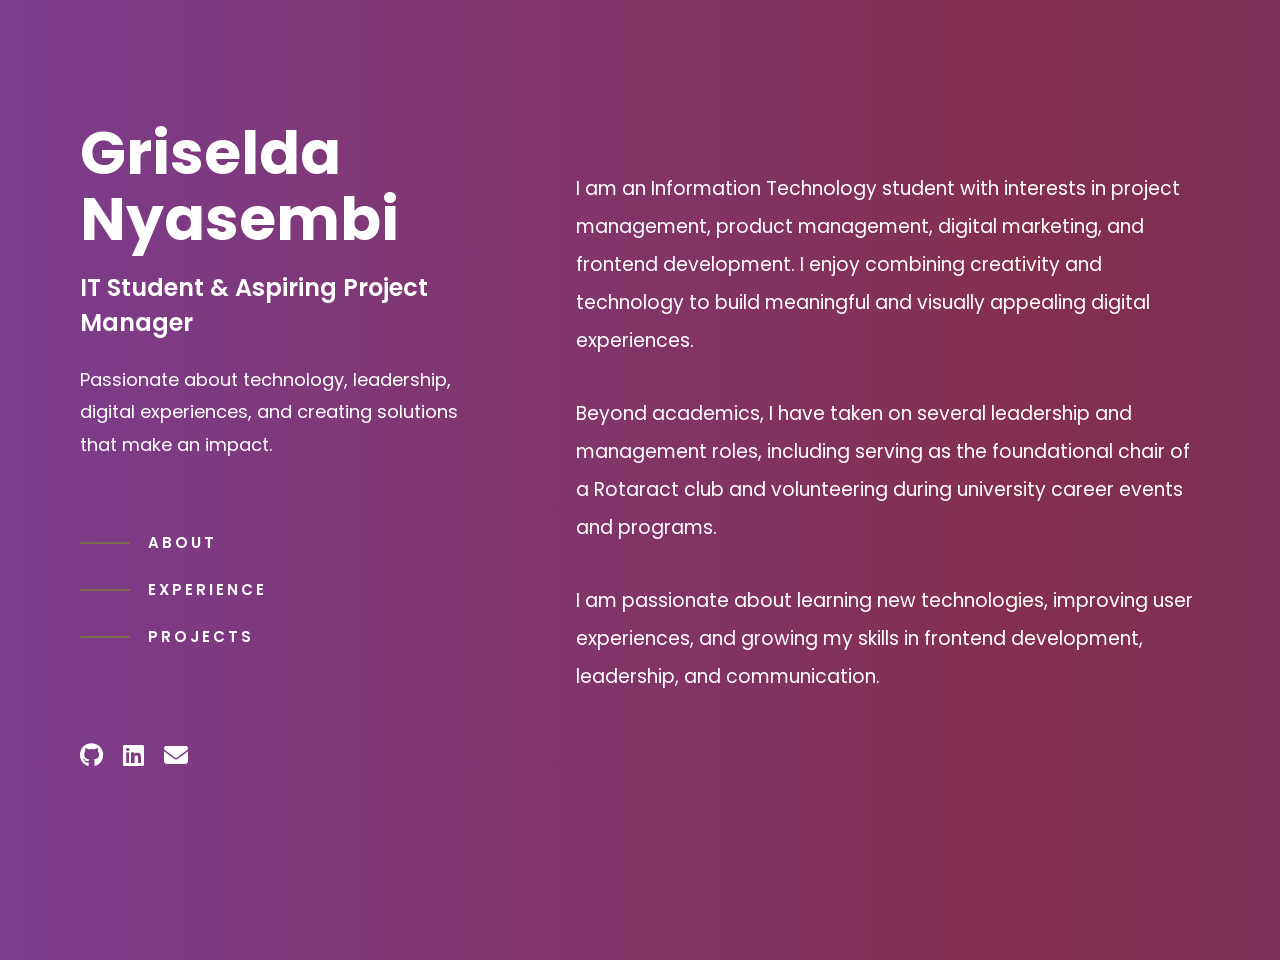
==== index.html @ 12e2cd78 "Initial portfolio upload" ====
<!DOCTYPE html>
<html lang="en">
<head>
    <meta charset="UTF-8" />
    <meta name="viewport" content="width=device-width, initial-scale=1.0" />

    <title>Griselda Portfolio</title>

    <!-- Google Font -->
    <link rel="preconnect" href="https://fonts.googleapis.com">
    <link rel="preconnect" href="https://fonts.gstatic.com" crossorigin>

    <link href="https://fonts.googleapis.com/css2?family=Poppins:wght@300;400;500;600;700&display=swap" rel="stylesheet">

    <!-- Font Awesome -->
    <link rel="stylesheet"
    href="https://cdnjs.cloudflare.com/ajax/libs/font-awesome/6.5.1/css/all.min.css"/>

    <!-- CSS FILE -->
    <link rel="stylesheet" href="style.css">

</head>

<body>

    <div class="container">

        <!-- LEFT SIDE -->
        <div class="left-section">

            <div class="intro">

                <h1>Griselda Nyasembi</h1>

                <h2>IT Student & Aspiring Project Manager</h2>

                <p>
                    Passionate about technology, leadership,
                    digital experiences, and creating solutions
                    that make an impact.
                </p>

            </div>



            <!-- NAVIGATION -->
            <div class="side-nav">

                <a href="#about">
                    <span class="line"></span>
                    ABOUT
                </a>

                <a href="#experience">
                    <span class="line"></span>
                    EXPERIENCE
                </a>

                <a href="#projects">
                    <span class="line"></span>
                    PROJECTS
                </a>

            </div>



            <!-- SOCIAL ICONS -->
            <div class="social-icons">

                <!-- INSERT YOUR GITHUB LINK -->
                <a href="https://github.com/Griselda88" target="_blank">
                    <i class="fa-brands fa-github"></i>
                </a>

                <!-- INSERT YOUR LINKEDIN LINK -->
                <a href="https://www.linkedin.com/in/griselda-nyasembi" target="_blank">
                    <i class="fa-brands fa-linkedin"></i>
                </a>

                <!-- INSERT YOUR EMAIL LINK -->
                <a href="mailto:griseldanyasembi88@gmail.com">
                    <i class="fa-solid fa-envelope"></i>
                </a>

            </div>

        </div>





        <!-- RIGHT SIDE -->
        <div class="right-section">

            <!-- ABOUT -->
            <section id="about" class="active">

                <p>
                    I am an Information Technology student with
                    interests in project management, product
                    management, digital marketing, and frontend
                    development. I enjoy combining creativity and
                    technology to build meaningful and visually
                    appealing digital experiences.
                </p>

                <p>
                    Beyond academics, I have taken on several
                    leadership and management roles, including
                    serving as the foundational chair of a
                    Rotaract club and volunteering during
                    university career events and programs.
                </p>

                <p>
                    I am passionate about learning new technologies,
                    improving user experiences, and growing my skills
                    in frontend development, leadership, and
                    communication.
                </p>

            </section>



            <!-- EXPERIENCE -->
            <section id="experience">

                <h3>Experience</h3>

                <div class="card">

                    <h4>IT Intern</h4>

                    <p class="date">University IT Department</p>

                    <p>
                        Assisted with technical support,
                        system maintenance, and digital operations
                        while gaining practical experience in
                        information technology environments.
                    </p>

                </div>



                <div class="card">

                    <h4>Volunteer – Career Fair</h4>

                    <p class="date">University Event Team</p>

                    <p>
                        Supported event coordination, organization,
                        and student engagement activities during
                        university career programs.
                    </p>

                </div>

            </section>





            <!-- PROJECTS -->
            <section id="projects">

                <h3>Projects</h3>

                <div class="card">

                    <h4>Library Management System</h4>

                    <p>
                        Developed a Java-based GUI application
                        for managing books and records using
                        file storage.
                    </p>

                </div>



                <div class="card">

                    <h4>Portfolio Website</h4>

                    <p>
                        Designed and developed a responsive
                        personal portfolio website using
                        HTML and CSS.
                    </p>

                </div>

            </section>

        </div>

    </div>

    <script>
        document.addEventListener('DOMContentLoaded', function() {
            const sections = document.querySelectorAll('.right-section section');
            const navLinks = document.querySelectorAll('.side-nav a');

            function showSection(id) {
                sections.forEach(section => {
                    section.classList.toggle('active', section.id === id);
                });
            }

            navLinks.forEach(link => {
                const targetId = link.getAttribute('href').slice(1);

                link.addEventListener('click', function(event) {
                    event.preventDefault();
                    showSection(targetId);

                    const section = document.getElementById(targetId);
                    if (section) {
                        section.scrollIntoView({ behavior: 'smooth', block: 'start' });
                    }
                });
            });
        });
    </script>
</body>
</html>
---- style.css ----
/* GOOGLE FONT */
@import url('https://fonts.googleapis.com/css2?family=Poppins:wght@300;400;500;600;700&display=swap');



/* RESET */
*{
    margin: 0;
    padding: 0;
    box-sizing: border-box;
}



/* BODY */
body{
    font-family: 'Poppins', sans-serif;

    /* SOFT VIOLET BACKGROUND */
    background: linear-gradient(90deg, #7c3d8d 0%, #852f4f 40%, #4f2a6f 100%);
    background-size: 200% 100%;
    animation: bgPan 8s ease-in-out infinite;

    color: #ffffff;
}



@keyframes bgPan {
    0% {
        background-position: 0% 50%;
    }
    100% {
        background-position: 100% 50%;
    }
}


/* MAIN CONTAINER */
.container{
    display: flex;
    justify-content: space-between;
    align-items: flex-start;
    min-height: 100vh;

    padding: 120px 80px 60px;
    gap: 80px;
}



/* LEFT SECTION */
.left-section{
    width: 40%;

    position: sticky;
    top: 80px;

    height: fit-content;
}



/* NAME */
.intro h1{
    font-size: 60px;
    font-weight: 700;

    color: #ffffff;

    line-height: 1.1;
}



/* TITLE */
.intro h2{
    font-size: 24px;
    font-weight: 600;

    margin-top: 18px;

    color: #ffffff;
}



/* SMALL INTRO */
.intro p{
    margin-top: 24px;

    font-size: 18px;
    line-height: 1.8;

    color: #ffffff;

    max-width: 450px;
}



/* SIDE NAVIGATION */
.side-nav{
    display: flex;
    flex-direction: column;

    gap: 24px;

    margin-top: 70px;
}



.side-nav a{
    display: flex;
    align-items: center;
    gap: 18px;

    text-decoration: none;

    color: #ffffff;

    font-size: 15px;
    font-weight: 600;

    letter-spacing: 3px;

    transition: 0.3s;
}



/* NAV LINE */
.line{
    width: 50px;
    height: 2px;

    background-color: #7f6750;

    transition: 0.3s;
}



/* HOVER EFFECT */
.side-nav a:hover{
    color: #fff4e8;
}


.side-nav a:hover .line{
    width: 90px;

    background-color: #ddb892;
}



/* SOCIAL ICONS */
.social-icons{
    display: flex;
    gap: 20px;

    margin-top: 90px;
}



.social-icons a{
    color: #ffffff;

    font-size: 24px;

    transition: 0.3s;
}



.social-icons a:hover{
    color: #ddb892;

    transform: translateY(-5px);
}



/* RIGHT SECTION */
.right-section{
    width: 60%;
    display: flex;
    flex-direction: column;
    justify-content: center;
    min-height: calc(100vh - 120px);
}



/* ALL SECTIONS */
.right-section section{
    display: none;
    margin-bottom: 120px;
}


.right-section section.active{
    display: block;
}



/* PARAGRAPHS */
.right-section p{
    font-size: 19px;

    line-height: 2;

    margin-bottom: 35px;

    color: #ffffff;
}



/* SECTION TITLES */
.right-section h3{
    font-size: 30px;

    margin-bottom: 30px;

    color: #ffffff;
}



/* CARDS */
.card{
    background-color: #2f241d;

    padding: 28px;

    border-radius: 18px;

    margin-bottom: 24px;

    border: 1px solid #4b3b30;

    transition: 0.3s;
}



/* CARD HOVER */
.card:hover{
    transform: translateY(-8px);

    border-color: #ddb892;
}



/* CARD TITLES */
.card h4{
    font-size: 22px;

    margin-bottom: 10px;

    color: #ffffff;
}



/* DATES */
.date{
    font-size: 15px !important;

    color: #ffffff !important;

    margin-bottom: 16px !important;
}



/* RESPONSIVE DESIGN */
@media(max-width: 1100px){

    .container{
        flex-direction: column;

        padding: 50px 40px;
        gap: 70px;
    }


    .left-section,
    .right-section{
        width: 100%;
    }


    .left-section{
        position: static;
    }


    .intro h1{
        font-size: 52px;
    }


    .intro h2{
        font-size: 24px;
    }


    .intro p{
        font-size: 18px;
    }


    .right-section p{
        font-size: 18px;
    }


    .social-icons{
        margin-top: 70px;
    }

}
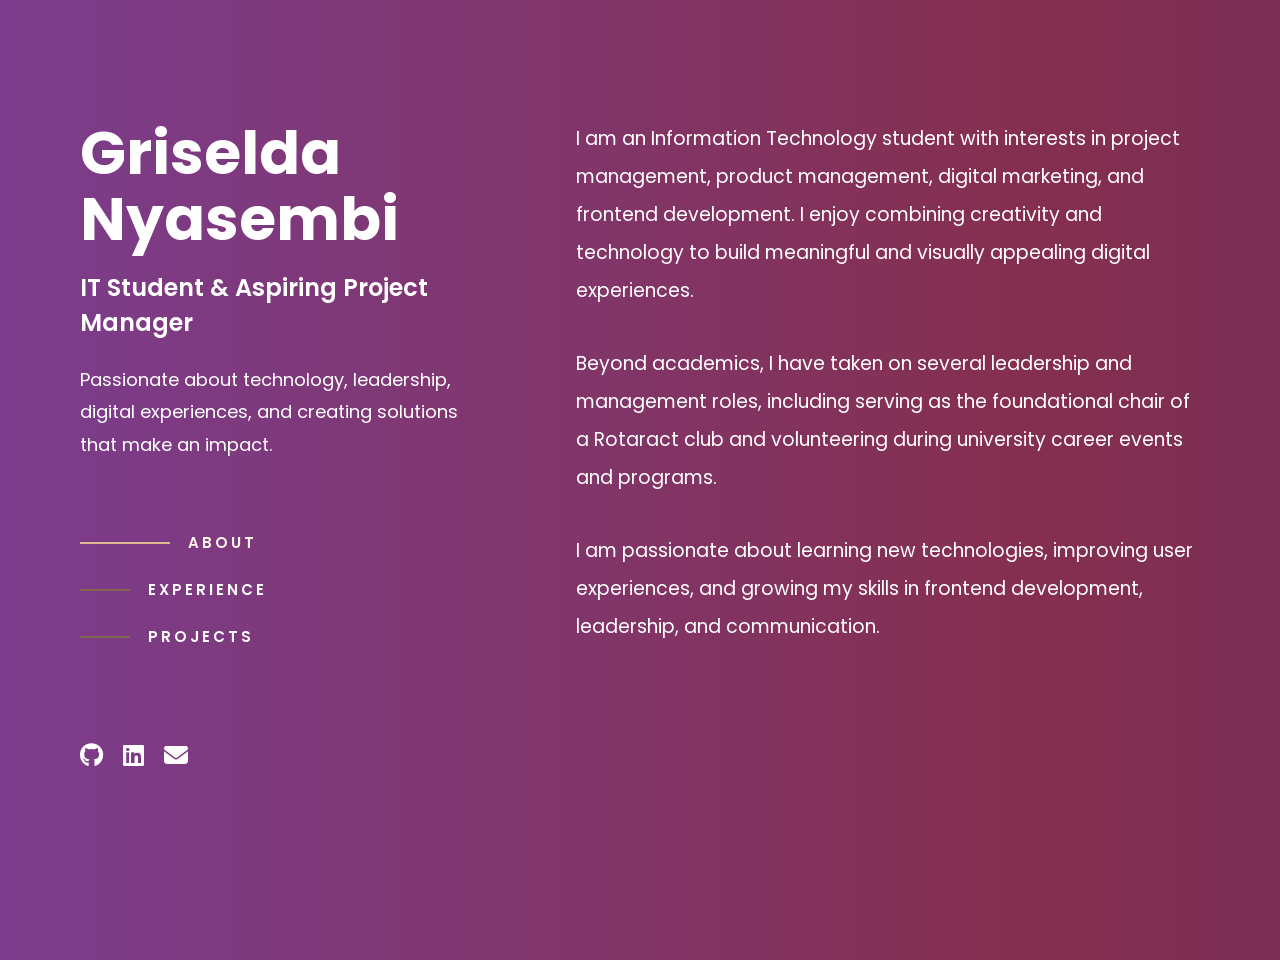
==== commit 4953c019: "worked on projects section" ====
--- a/index.html
+++ b/index.html
@@ -83,7 +83,6 @@
                 <a href="mailto:griseldanyasembi88@gmail.com">
                     <i class="fa-solid fa-envelope"></i>
                 </a>
-
             </div>
 
         </div>
@@ -126,77 +125,119 @@
 
 
 
+            
             <!-- EXPERIENCE -->
             <section id="experience">
 
-                <h3>Experience</h3>
-
-                <div class="card">
-
-                    <h4>IT Intern</h4>
-
-                    <p class="date">University IT Department</p>
-
-                    <p>
-                        Assisted with technical support,
-                        system maintenance, and digital operations
-                        while gaining practical experience in
-                        information technology environments.
-                    </p>
-
+                <div class="experience-list">
+                    <article class="experience-card">
+                        <h4>Foundation Chair, Rotaract Club of Academic City University-Present</h4>
+                        <p class="exp-text">
+                            As the Foundation Chair of the Rotaract Club of Academic City University,
+                            I collaborate with club executives and district representatives to organize
+                            foundation events and strengthen partnerships within the community. In this role,
+                            I help coordinate impactful initiatives while tracking project contributions
+                            and outcomes. Through leadership, teamwork, and strategic planning,
+                            I contribute to projects that create meaningful social impact.
+                        </p>
+                    </article>
+                    <article class="experience-card">
+                        <h4>Business Travel &amp; Administrative Support Experience</h4>
+                        <p class="exp-text">
+                            I gained hands-on experience in virtual assistance by developing a
+                            detailed 3-day international business trip itinerary for a company’s 
+                            Managing Director, including flight planning, accommodation, transportation,
+                            daily schedules, and cost estimation. I also completed a data entry project that involved compiling Abuja hotel information such as contact details, pricing, and booking links to support client decision-making and travel planning.
+                        </p>
+                        <p class="exp-link-wrap">
+                            <!-- Replace href below with your file URL if you host the pack elsewhere (PDF, Drive, etc.) -->
+                            <a class="exp-link" href="https://docs.google.com/presentation/d/1ku6h35uaoKrl8G4nG8pVa6wNZAKoRnZtrggmCrQZAQA/edit?usp=sharing"
+                            >View Travel Itinerary Pack</a>
+                        </p>
+                    </article>
+                    <article class="experience-card">
+                        <h4>Project Management Associate Intern</h4>
+                        <p class="exp-text">
+                            As a Project Management Associate Intern at a company called <strong>
+                            Excelerate</strong> , I collaborated with fellow interns to design 
+                            and manage a virtual learning initiative focused on developing a 
+                            PowerSkills course titled <strong>“Digital Identity and Online Presence.
+                                ”</strong> I contributed to key project deliverables including the 
+                                project scope statement, Work Breakdown Structure (WBS), and Gantt
+                          chart to guide planning and execution. This experience strengthened
+                            my practical skills in project planning, scheduling, teamwork, 
+                            resource coordination, and the structured development of online
+                             learning programs in a professional setting.
+                        </p>
+                    </article>
+                    <article class="experience-card">
+                        <h4>Volunteer, Academic City University</h4>
+                        <p class="exp-text">
+                            As a Volunteer, I supported the organization and smooth execution of 
+                            the university's career fair in 2024. I assisted in coordinating event
+                            setup and logistics to ensure participating companies were properly 
+                            accommodated and everything ran efficiently. I also facilitated communication
+                            between companies and students to enhance engagement and networking opportunities
+                            throughout the event.
+                        </p>
+                    </article>
                 </div>
 
-
-
-                <div class="card">
-
-                    <h4>Volunteer – Career Fair</h4>
-
-                    <p class="date">University Event Team</p>
-
-                    <p>
-                        Supported event coordination, organization,
-                        and student engagement activities during
-                        university career programs.
-                    </p>
-
-                </div>
-
             </section>
 
-
-
-
-
+            
             <!-- PROJECTS -->
             <section id="projects">
 
-                <h3>Projects</h3>
-
-                <div class="card">
-
-                    <h4>Library Management System</h4>
-
-                    <p>
-                        Developed a Java-based GUI application
-                        for managing books and records using
-                        file storage.
-                    </p>
-
+                <div class="projects-carousel">
+                    <div class="projects-track">
+                        <div class="project-slide">
+                            <h3 class="project-title">Rotaract Club of Academic City University Book Drive Initiative</h3>
+                            <div class="project-feature">
+                                <img
+                                    src="images/Rotaract%20book%20drive.jpeg"
+                                    alt="Rotaract Club book drive at Hopeway Ministries Ghana"
+                                    class="project-image"
+                                />
+                                <p class="project-feature-text">
+                                    As part of one of the community service projects organized with my fellow executives and members of the Rotaract Club of Academic City, we embarked on a book drive initiative aimed at supporting children at Hopeway Ministries Ghana. Through this project, we donated a variety of books to encourage learning and reading among the children, alongside essential items such as stationery, toiletries, and foodstuffs. The initiative reflected our club’s commitment to community impact, education, and supporting the well-being of children in need.
+                                </p>
+                            </div>
+                        </div>
+                        <div class="project-slide">
+                            <h3 class="project-title">Beach Cleanup Project Organized by the Rotaract Club of Academic City University</h3>
+                            <div class="project-feature">
+                                <img
+                                    src="images/beach%20cleanup1.jpeg"
+                                    alt="Rotaract Club beach cleanup at Labadi Beach"
+                                    class="project-image"
+                                />
+                                <p class="project-feature-text">
+                                    As part of another community service initiative carried out with my fellow executives and members of the Rotaract Club of Academic City University, we organized a beach cleanup project at Labadi Beach in recognition of the month of March, which focused on Water, Sanitation, and Hygiene (WASH). The project involved cleaning sections of the beach to promote environmental cleanliness, proper sanitation practices, and public awareness about maintaining cleaner coastal spaces. Through this initiative, we contributed to environmental sustainability while encouraging community responsibility and teamwork.
+                                </p>
+
+                            </div>
+                        </div>
+                        <div class="project-slide">
+                            <h3 class="project-title">Educational Leadership Outreach Project</h3>
+                            <div class="project-feature">
+                                <img
+                                    src="images/ed_leadership1.jpeg"
+                                    alt="Educational Leadership outreach at Kwabenya Atomic M/A Basic School"
+                                    class="project-image"
+                                />
+                                <p class="project-feature-text">
+                                    As part of an Educational Leadership project at Academic City University, my team organized a four-week outreach program at Kwabenya Atomic M/A Basic School for JHS 2 and 3 students. We facilitated interactive sessions on personal hygiene, financial literacy, peer pressure, and conflict management to equip students with practical life skills beyond the classroom curriculum. To further support their education, we concluded the project by donating stationery and learning materials purchased through team contributions.
+                                </p>
+                            </div>
+                        </div>
+                    </div>
                 </div>
 
-
-
-                <div class="card">
-
-                    <h4>Portfolio Website</h4>
-
-                    <p>
-                        Designed and developed a responsive
-                        personal portfolio website using
-                        HTML and CSS.
-                    </p>
-
+                <div class="project-controls">
+                    <button type="button" class="project-arrow project-prev" aria-label="Previous project" disabled>&#10094;</button>
+                    <span class="project-indicator" aria-live="polite">1 / 3</span>
+                    <button type="button" class="project-arrow project-next" aria-label="Next project">&#10095;</button>
                 </div>
 
             </section>
@@ -209,11 +250,33 @@
         document.addEventListener('DOMContentLoaded', function() {
             const sections = document.querySelectorAll('.right-section section');
             const navLinks = document.querySelectorAll('.side-nav a');
+            const rightSection = document.querySelector('.right-section');
 
             function showSection(id) {
                 sections.forEach(section => {
                     section.classList.toggle('active', section.id === id);
                 });
+
+                navLinks.forEach(link => {
+                    link.classList.toggle('nav-active', link.getAttribute('href').slice(1) === id);
+                });
+            }
+
+            function goToSection(id) {
+                showSection(id);
+
+                const section = document.getElementById(id);
+                if (!section) return;
+
+                if (id === 'projects' && typeof updateProjectsCarousel === 'function') {
+                    requestAnimationFrame(updateProjectsCarousel);
+                }
+
+                if (rightSection) {
+                    rightSection.scrollIntoView({ behavior: 'smooth', block: 'start' });
+                }
+
+                section.scrollIntoView({ behavior: 'smooth', block: 'start' });
             }
 
             navLinks.forEach(link => {
@@ -221,14 +284,56 @@
 
                 link.addEventListener('click', function(event) {
                     event.preventDefault();
-                    showSection(targetId);
-
-                    const section = document.getElementById(targetId);
-                    if (section) {
-                        section.scrollIntoView({ behavior: 'smooth', block: 'start' });
-                    }
+                    goToSection(targetId);
                 });
             });
+
+            showSection('about');
+
+            // Projects carousel
+            const projectsTrack = document.querySelector('.projects-track');
+            const projectPrev = document.querySelector('.project-prev');
+            const projectNext = document.querySelector('.project-next');
+            const projectIndicator = document.querySelector('.project-indicator');
+            const projectSlides = document.querySelectorAll('.project-slide');
+            let currentProject = 0;
+            const totalProjects = projectSlides.length;
+
+            function updateProjectsCarousel() {
+                if (!projectsTrack || totalProjects === 0) return;
+
+                projectsTrack.style.transform = `translateX(-${currentProject * 100}%)`;
+
+                if (projectPrev) projectPrev.disabled = currentProject === 0;
+                if (projectNext) projectNext.disabled = currentProject >= totalProjects - 1;
+                if (projectIndicator) projectIndicator.textContent = `${currentProject + 1} / ${totalProjects}`;
+            }
+
+            function initProjectsCarousel() {
+                if (!projectsTrack || totalProjects === 0) return;
+
+                updateProjectsCarousel();
+
+                if (projectPrev) {
+                    projectPrev.addEventListener('click', function() {
+                        if (currentProject > 0) {
+                            currentProject--;
+                            updateProjectsCarousel();
+                        }
+                    });
+                }
+
+                if (projectNext) {
+                    projectNext.addEventListener('click', function() {
+                        if (currentProject < totalProjects - 1) {
+                            currentProject++;
+                            updateProjectsCarousel();
+                        }
+                    });
+                }
+            }
+
+            initProjectsCarousel();
         });
     </script>
 </body>
--- a/style.css
+++ b/style.css
@@ -189,8 +189,9 @@
     width: 60%;
     display: flex;
     flex-direction: column;
-    justify-content: center;
+    justify-content: flex-start;
     min-height: calc(100vh - 120px);
+    scroll-margin-top: 100px;
 }
 
 
@@ -219,6 +220,107 @@
     color: #ffffff;
 }
 
+/* PROJECTS */
+.projects-carousel{
+    width: 100%;
+    max-width: 680px;
+    overflow: hidden;
+    position: relative;
+}
+
+.projects-track{
+    display: flex;
+    width: 100%;
+    transition: transform 0.5s ease-in-out;
+}
+
+.project-slide{
+    flex: 0 0 100%;
+    width: 100%;
+    min-width: 100%;
+    box-sizing: border-box;
+}
+
+#projects .project-title{
+    font-size: 24px;
+    font-weight: 600;
+    line-height: 1.35;
+    color: #ffffff;
+    max-width: 680px;
+    margin-bottom: 28px;
+}
+
+.project-feature{
+    max-width: 680px;
+}
+
+.project-controls{
+    display: flex;
+    gap: 20px;
+    justify-content: center;
+    align-items: center;
+    margin-top: 36px;
+    padding-bottom: 8px;
+    position: relative;
+    z-index: 2;
+    max-width: 680px;
+}
+
+.project-indicator{
+    font-size: 14px;
+    font-weight: 600;
+    letter-spacing: 2px;
+    color: rgba(255, 255, 255, 0.75);
+    min-width: 48px;
+    text-align: center;
+}
+
+.project-arrow{
+    background-color: rgba(221, 184, 146, 0.2);
+    border: 2px solid rgba(221, 184, 146, 0.5);
+    color: #ffffff;
+    width: 48px;
+    height: 48px;
+    border-radius: 50%;
+    font-size: 22px;
+    cursor: pointer;
+    transition: all 0.3s ease;
+    display: flex;
+    align-items: center;
+    justify-content: center;
+    padding: 0;
+}
+
+.project-arrow:hover:not(:disabled){
+    background-color: rgba(221, 184, 146, 0.4);
+    border-color: #ddb892;
+    transform: scale(1.05);
+}
+
+.project-arrow:disabled{
+    opacity: 0.35;
+    cursor: not-allowed;
+}
+
+.project-image{
+    width: 100%;
+    max-width: 680px;
+    height: auto;
+    display: block;
+    border-radius: 14px;
+    border: 1px solid rgba(255, 255, 255, 0.25);
+    box-shadow: 0 8px 24px rgba(60, 20, 80, 0.3);
+    margin-bottom: 24px;
+    object-fit: cover;
+}
+
+.project-feature-text{
+    font-size: 16px;
+    line-height: 1.85;
+    color: rgba(255, 255, 255, 0.92);
+    margin-bottom: 0;
+}
+
 
 
 /* SECTION TITLES */
@@ -232,6 +334,33 @@
 
 
 
+/* experience hero */
+.experience-hero{
+    margin-bottom: 35px;
+}
+
+.experience-image{
+    width: 100%;
+    min-height: 260px;
+    border: 2px dashed rgba(255,255,255,0.45);
+    border-radius: 18px;
+    display: flex;
+    align-items: center;
+    justify-content: center;
+    color: rgba(255,255,255,0.7);
+    font-size: 16px;
+    text-transform: uppercase;
+    letter-spacing: 1px;
+    margin-bottom: 24px;
+}
+
+.experience-copy{
+    font-size: 18px;
+    line-height: 1.9;
+    color: #ffffff;
+    max-width: 760px;
+}
+
 /* CARDS */
 .card{
     background-color: #2f241d;
@@ -279,6 +408,216 @@
 }
 
 
+/* EXPERIENCE */
+#experience.active{
+    display: block;
+}
+
+/* PROJECTS */
+#projects.active{
+    display: block;
+    scroll-margin-top: 100px;
+}
+
+.side-nav a.nav-active{
+    color: #fff4e8;
+}
+
+.side-nav a.nav-active .line{
+    width: 90px;
+    background-color: #ddb892;
+}
+
+.experience-list{
+    display: flex;
+    flex-direction: column;
+    gap: 40px;
+    width: 100%;
+}
+
+.experience-card{
+    width: 100%;
+    max-width: 680px;
+    background: rgba(255, 255, 255, 0.12);
+    padding: 22px 26px;
+    border-radius: 14px;
+    border: 1px solid rgba(255, 255, 255, 0.25);
+    box-shadow: 0 8px 24px rgba(60, 20, 80, 0.25);
+    backdrop-filter: blur(10px);
+    -webkit-backdrop-filter: blur(10px);
+    transition: all 0.3s ease;
+}
+
+.experience-card:hover{
+    background: rgba(255, 255, 255, 0.18);
+    border-color: rgba(221, 184, 146, 0.6);
+    transform: translateY(-3px);
+}
+
+.experience-card h4{
+    font-size: 19px;
+    font-weight: 600;
+    color: #ffffff;
+    margin-bottom: 14px;
+    line-height: 1.35;
+}
+
+.experience-card .exp-text{
+    font-size: 16px;
+    line-height: 1.75;
+    color: rgba(255, 255, 255, 0.92);
+    margin-bottom: 0;
+}
+
+.experience-card .exp-text strong{
+    color: #ddb892;
+    font-weight: 600;
+}
+
+.exp-link-wrap{
+    margin-top: 18px;
+    margin-bottom: 0;
+}
+
+.exp-link{
+    display: inline-block;
+    color: #ddb892;
+    font-size: 15px;
+    font-weight: 600;
+    text-decoration: none;
+    border-bottom: 2px solid rgba(221, 184, 146, 0.5);
+    transition: 0.3s;
+}
+
+.exp-link:hover{
+    color: #fff4e8;
+    border-bottom-color: #fff4e8;
+}
+
+/* ITINERARY PAGE */
+.itinerary-page{
+    min-height: 100vh;
+    padding: 60px 80px 80px;
+}
+
+.itinerary-header{
+    max-width: 900px;
+    margin: 0 auto 48px;
+}
+
+.back-link{
+    display: inline-block;
+    color: #ddb892;
+    text-decoration: none;
+    font-weight: 600;
+    margin-bottom: 28px;
+    transition: 0.3s;
+}
+
+.back-link:hover{
+    color: #fff4e8;
+}
+
+.itinerary-header h1{
+    font-size: 42px;
+    color: #ffffff;
+    margin-bottom: 12px;
+}
+
+.itinerary-subtitle{
+    font-size: 18px;
+    color: rgba(255, 255, 255, 0.85);
+    line-height: 1.6;
+}
+
+.itinerary-main{
+    max-width: 900px;
+    margin: 0 auto;
+    display: flex;
+    flex-direction: column;
+    gap: 28px;
+}
+
+.itinerary-panel{
+    background-color: #2f241d;
+    padding: 32px 36px;
+    border-radius: 18px;
+    border: 1px solid #4b3b30;
+    box-shadow: 0 12px 32px rgba(0, 0, 0, 0.25);
+}
+
+.itinerary-panel h2{
+    font-size: 24px;
+    color: #ffffff;
+    margin-bottom: 16px;
+}
+
+.itinerary-panel p,
+.itinerary-panel li{
+    font-size: 18px;
+    line-height: 1.9;
+    color: rgba(255, 255, 255, 0.92);
+}
+
+.itinerary-panel ul{
+    margin-top: 16px;
+    padding-left: 24px;
+}
+
+.itinerary-panel code{
+    font-size: 14px;
+    color: #ddb892;
+}
+
+.itinerary-placeholder{
+    border-style: dashed;
+    border-color: rgba(221, 184, 146, 0.45);
+}
+
+@media(max-width: 1100px){
+    .itinerary-page{
+        padding: 40px 28px 60px;
+    }
+
+    .itinerary-header h1{
+        font-size: 32px;
+    }
+}
+
+#experience .exp-date{
+    font-size: 13px;
+    color: rgba(255, 255, 255, 0.8);
+    margin-bottom: 12px;
+    font-style: italic;
+    line-height: 1.5;
+}
+
+.experience-card ul{
+    list-style: none;
+    padding: 0;
+    margin: 0;
+}
+
+.experience-card li{
+    position: relative;
+    padding-left: 16px;
+    margin-bottom: 10px;
+    font-size: 15px;
+    line-height: 1.65;
+    color: rgba(255, 255, 255, 0.92);
+}
+
+.experience-card li:last-child{
+    margin-bottom: 0;
+}
+
+.experience-card li::before{
+    content: "–";
+    position: absolute;
+    left: 0;
+    color: #ddb892;
+    font-weight: 600;
+}
 
 /* RESPONSIVE DESIGN */
 @media(max-width: 1100px){
@@ -326,4 +665,13 @@
         margin-top: 70px;
     }
 
+    .experience-card{
+        max-width: 100%;
+        padding: 20px 22px;
+    }
+
+    .experience-list{
+        gap: 36px;
+    }
+
 }
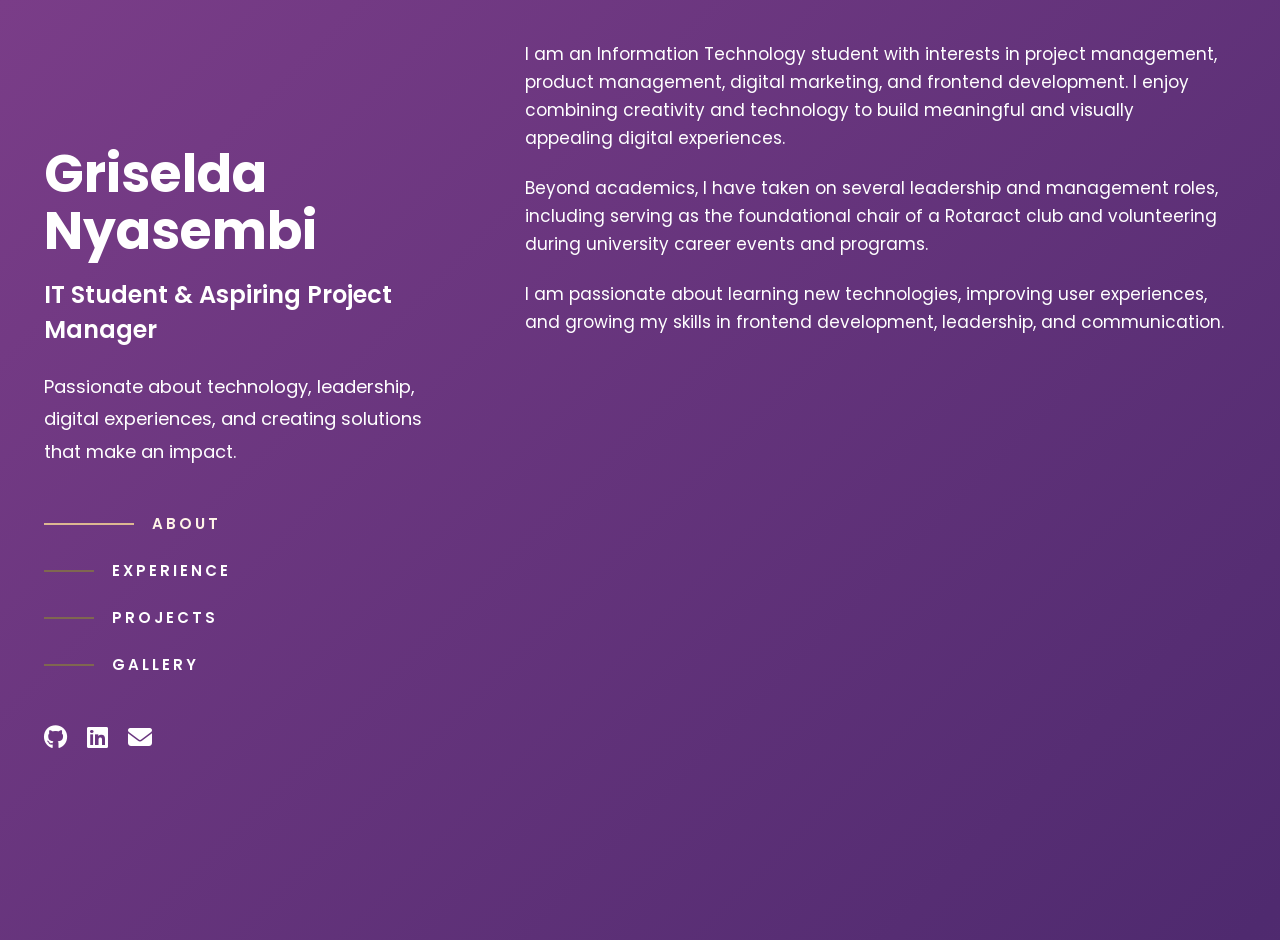
==== commit 083766db: "worked on gallery section" ====
--- a/index.html
+++ b/index.html
@@ -60,6 +60,11 @@
                 <a href="#projects">
                     <span class="line"></span>
                     PROJECTS
+                </a>
+
+                <a href="#gallery">
+                    <span class="line"></span>
+                    GALLERY
                 </a>
 
             </div>
@@ -189,6 +194,12 @@
             <!-- PROJECTS -->
             <section id="projects">
 
+                <div class="project-controls">
+                    <button type="button" class="project-arrow project-prev" aria-label="Previous project" disabled>&#10094;</button>
+                    <span class="project-indicator" aria-live="polite">1 / 3</span>
+                    <button type="button" class="project-arrow project-next" aria-label="Next project">&#10095;</button>
+                </div>
+
                 <div class="projects-carousel">
                     <div class="projects-track">
                         <div class="project-slide">
@@ -234,10 +245,81 @@
                     </div>
                 </div>
 
-                <div class="project-controls">
-                    <button type="button" class="project-arrow project-prev" aria-label="Previous project" disabled>&#10094;</button>
-                    <span class="project-indicator" aria-live="polite">1 / 3</span>
-                    <button type="button" class="project-arrow project-next" aria-label="Next project">&#10095;</button>
+            </section>
+
+            <!-- GALLERY -->
+            <section id="gallery">
+
+                <a href="#about" class="gallery-back" id="gallery-back-link">
+                    &larr; Back to Portfolio
+                </a>
+
+                <div class="gallery-page">
+                    <h2 class="gallery-section-title">Videos</h2>
+                    <div class="gallery-videos">
+                        <div class="gallery-videos-row gallery-videos-row-three">
+                            <figure class="gallery-media gallery-video gallery-video-horizontal">
+                                <video src="images/book%20drive1.mp4" controls autoplay muted loop playsinline></video>
+                                <figcaption>Book drive 1</figcaption>
+                            </figure>
+                            <figure class="gallery-media gallery-video gallery-video-horizontal">
+                                <video src="images/WhatsApp%20Video%202026-05-22%20at%2009.55.55.mp4" controls autoplay muted loop playsinline></video>
+                                <figcaption>Community outreach</figcaption>
+                            </figure>
+                            <figure class="gallery-media gallery-video gallery-video-horizontal">
+                                <video src="images/WhatsApp%20Video%202026-05-22%20at%2009.56.30.mp4" controls autoplay muted loop playsinline></video>
+                                <figcaption>Community outreach</figcaption>
+                            </figure>
+                        </div>
+                        <div class="gallery-videos-row gallery-videos-row-second">
+                            <figure class="gallery-media gallery-video gallery-video-vertical">
+                                <video src="images/WhatsApp%20Video%202026-05-22%20at%2009.58.43.mp4" controls autoplay muted loop playsinline></video>
+                                <figcaption>Community outreach</figcaption>
+                            </figure>
+                            <figure class="gallery-media gallery-video gallery-video-vertical">
+                                <video src="images/ed_lead3.mp4" controls autoplay muted loop playsinline></video>
+                                <figcaption>Educational Leadership outreach</figcaption>
+                            </figure>
+                            <figure class="gallery-media gallery-video gallery-video-vertical">
+                                <video src="images/ed_lead4.mp4" controls autoplay muted loop playsinline></video>
+                                <figcaption>Educational Leadership outreach</figcaption>
+                            </figure>
+                        </div>
+                    </div>
+
+                    <h2 class="gallery-section-title">Photos</h2>
+                    <div class="gallery-photos">
+                        <div class="gallery-photos-col gallery-photos-col-left">
+                            <figure class="gallery-media gallery-photo">
+                                <img src="images/Rotaract%20book%20drive.jpeg" alt="Rotaract book drive at Hopeway Ministries Ghana" />
+                                <figcaption>Rotaract book drive</figcaption>
+                            </figure>
+                            <figure class="gallery-media gallery-photo">
+                                <img src="images/ed_lead2.jpeg" alt="Educational Leadership outreach" />
+                                <figcaption>Educational Leadership outreach</figcaption>
+                            </figure>
+                        </div>
+                        <div class="gallery-photos-col gallery-photos-col-center">
+                            <figure class="gallery-media gallery-photo">
+                                <img src="images/ed_leadership6.jpeg" alt="Educational Leadership outreach" />
+                                <figcaption>Educational Leadership outreach</figcaption>
+                            </figure>
+                            <figure class="gallery-media gallery-photo">
+                                <img src="images/book%20drive3.jpeg" alt="Rotaract book drive" />
+                                <figcaption>Book drive</figcaption>
+                            </figure>
+                        </div>
+                        <div class="gallery-photos-col gallery-photos-col-right">
+                            <figure class="gallery-media gallery-photo">
+                                <img src="images/ed_leadership1.jpeg" alt="Educational Leadership outreach" />
+                                <figcaption>Educational Leadership outreach</figcaption>
+                            </figure>
+                            <figure class="gallery-media gallery-photo">
+                                <img src="images/ed_leadership5.jpeg" alt="Educational Leadership outreach" />
+                                <figcaption>Educational Leadership outreach</figcaption>
+                            </figure>
+                        </div>
+                    </div>
                 </div>
 
             </section>
@@ -252,19 +334,21 @@
             const navLinks = document.querySelectorAll('.side-nav a');
             const rightSection = document.querySelector('.right-section');
 
-            function showSection(id) {
-                sections.forEach(section => {
-                    section.classList.toggle('active', section.id === id);
-                });
-
-                navLinks.forEach(link => {
-                    link.classList.toggle('nav-active', link.getAttribute('href').slice(1) === id);
-                });
-            }
-
-            function goToSection(id) {
-                showSection(id);
-
+            let sectionSwitchTimer = null;
+            const FADE_OUT_MS = 450;
+            const PAUSE_MS = 120;
+            const FADE_IN_MS = 550;
+
+            function setLayoutMode(id) {
+                document.body.classList.toggle('gallery-view', id === 'gallery');
+                document.body.classList.toggle(
+                    'portfolio-layout',
+                    id === 'about' || id === 'experience' || id === 'projects'
+                );
+                document.body.classList.toggle('about-view', id === 'about');
+            }
+
+            function scrollToSection(id) {
                 const section = document.getElementById(id);
                 if (!section) return;
 
@@ -272,11 +356,84 @@
                     requestAnimationFrame(updateProjectsCarousel);
                 }
 
+                if (id === 'about') {
+                    window.scrollTo({ top: 0, behavior: 'auto' });
+                    if (rightSection) {
+                        rightSection.scrollTop = 0;
+                    }
+                    return;
+                }
+
+                if (id === 'gallery') {
+                    window.scrollTo({ top: 0, behavior: 'smooth' });
+                    return;
+                }
+
+                window.scrollTo({ top: 0, behavior: 'auto' });
                 if (rightSection) {
-                    rightSection.scrollIntoView({ behavior: 'smooth', block: 'start' });
-                }
-
-                section.scrollIntoView({ behavior: 'smooth', block: 'start' });
+                    rightSection.scrollTop = 0;
+                }
+            }
+
+            function activateSection(id) {
+                const section = document.getElementById(id);
+                if (!section) return;
+
+                sections.forEach(function(s) {
+                    s.classList.remove('active', 'is-leaving');
+                });
+
+                section.classList.add('active');
+                setLayoutMode(id);
+
+                navLinks.forEach(function(link) {
+                    link.classList.toggle('nav-active', link.getAttribute('href').slice(1) === id);
+                });
+
+                requestAnimationFrame(function() {
+                    scrollToSection(id);
+                });
+            }
+
+            function goToSection(id, clickedLink) {
+                const currentSection = document.querySelector('.right-section section.active');
+                const nextSection = document.getElementById(id);
+
+                if (!nextSection || currentSection === nextSection) {
+                    return;
+                }
+
+                if (sectionSwitchTimer) {
+                    clearTimeout(sectionSwitchTimer);
+                }
+
+                navLinks.forEach(function(link) {
+                    link.classList.toggle('nav-active', clickedLink ? link === clickedLink : link.getAttribute('href').slice(1) === id);
+                });
+
+                if (currentSection) {
+                    currentSection.classList.remove('active');
+                    currentSection.classList.add('is-leaving');
+                    document.body.classList.remove('gallery-view', 'portfolio-layout', 'about-view');
+                }
+
+                sectionSwitchTimer = setTimeout(function() {
+                    if (currentSection) {
+                        currentSection.classList.remove('is-leaving');
+                    }
+
+                    sectionSwitchTimer = setTimeout(function() {
+                        activateSection(id);
+                    }, PAUSE_MS);
+                }, FADE_OUT_MS);
+            }
+
+            const galleryBackLink = document.getElementById('gallery-back-link');
+            if (galleryBackLink) {
+                galleryBackLink.addEventListener('click', function(event) {
+                    event.preventDefault();
+                    goToSection('about');
+                });
             }
 
             navLinks.forEach(link => {
@@ -284,11 +441,11 @@
 
                 link.addEventListener('click', function(event) {
                     event.preventDefault();
-                    goToSection(targetId);
+                    goToSection(targetId, link);
                 });
             });
 
-            showSection('about');
+            activateSection('about');
 
             // Projects carousel
             const projectsTrack = document.querySelector('.projects-track');
@@ -334,6 +491,18 @@
             }
 
             initProjectsCarousel();
+
+            // Keep all gallery videos muted
+            const galleryVideos = document.querySelectorAll('#gallery video');
+            galleryVideos.forEach(function(video) {
+                video.muted = true;
+                video.defaultMuted = true;
+                video.setAttribute('muted', '');
+
+                video.addEventListener('play', function() {
+                    video.muted = true;
+                });
+            });
         });
     </script>
 </body>
--- a/style.css
+++ b/style.css
@@ -16,12 +16,20 @@
 body{
     font-family: 'Poppins', sans-serif;
 
-    /* SOFT VIOLET BACKGROUND */
-    background: linear-gradient(90deg, #7c3d8d 0%, #852f4f 40%, #4f2a6f 100%);
-    background-size: 200% 100%;
-    animation: bgPan 8s ease-in-out infinite;
-
-    color: #ffffff;
+    /* SOFT VIOLET BACKGROUND — smooth flowing gradient */
+    background: linear-gradient(
+        -45deg,
+        #7c3d8d,
+        #852f4f,
+        #6b3578,
+        #4f2a6f,
+        #7a3d88
+    );
+    background-size: 400% 400%;
+    animation: bgPan 14s ease-in-out infinite;
+
+    color: #ffffff;
+    min-height: 100vh;
 }
 
 
@@ -30,8 +38,11 @@
     0% {
         background-position: 0% 50%;
     }
+    50% {
+        background-position: 100% 50%;
+    }
     100% {
-        background-position: 100% 50%;
+        background-position: 0% 50%;
     }
 }
 
@@ -57,6 +68,74 @@
     top: 80px;
 
     height: fit-content;
+}
+
+/* ABOUT, EXPERIENCE, PROJECTS — fixed left panel */
+body.portfolio-layout{
+    overflow: hidden;
+}
+
+body.portfolio-layout .container{
+    padding: 40px 56px 40px 44px;
+    gap: 0;
+    min-height: 100vh;
+    max-height: 100vh;
+    align-items: stretch;
+}
+
+body.portfolio-layout .left-section{
+    position: fixed;
+    left: 44px;
+    top: 0;
+    width: 36%;
+    max-width: 400px;
+    height: 100vh;
+    display: flex;
+    flex-direction: column;
+    justify-content: center;
+    padding: 28px 0;
+    z-index: 100;
+    overflow: visible;
+}
+
+body.portfolio-layout .right-section{
+    margin-left: calc(36% + 56px);
+    width: calc(64% - 56px);
+    min-height: 100vh;
+    max-height: 100vh;
+    overflow-y: auto;
+    overflow-x: hidden;
+    scroll-margin-top: 0;
+}
+
+/* ABOUT — no page scroll, content fits on screen */
+body.about-view .right-section{
+    overflow: hidden;
+    display: flex;
+    align-items: center;
+}
+
+body.about-view #about.active{
+    margin-bottom: 0;
+    width: 100%;
+}
+
+body.about-view #about p{
+    font-size: 17px;
+    line-height: 1.65;
+    margin-bottom: 22px;
+}
+
+body.about-view .intro h1{
+    font-size: 52px;
+}
+
+body.about-view .side-nav{
+    margin-top: 44px;
+}
+
+body.about-view .social-icons{
+    margin-top: 44px;
 }
 
 
@@ -200,11 +279,28 @@
 .right-section section{
     display: none;
     margin-bottom: 120px;
-}
-
+    opacity: 0;
+    transform: translateY(18px);
+    transition:
+        opacity 0.55s cubic-bezier(0.4, 0, 0.2, 1),
+        transform 0.55s cubic-bezier(0.4, 0, 0.2, 1);
+    will-change: opacity, transform;
+}
+
+.right-section section.active,
+.right-section section.is-leaving{
+    display: block;
+}
 
 .right-section section.active{
-    display: block;
+    opacity: 1;
+    transform: translateY(0);
+}
+
+.right-section section.is-leaving{
+    opacity: 0;
+    transform: translateY(-10px);
+    pointer-events: none;
 }
 
 
@@ -254,15 +350,17 @@
     max-width: 680px;
 }
 
-.project-controls{
+#projects .project-controls{
     display: flex;
     gap: 20px;
-    justify-content: center;
+    justify-content: flex-start;
     align-items: center;
-    margin-top: 36px;
-    padding-bottom: 8px;
-    position: relative;
-    z-index: 2;
+    margin-top: 0;
+    margin-bottom: 28px;
+    padding: 8px 0;
+    position: sticky;
+    top: 24px;
+    z-index: 10;
     max-width: 680px;
 }
 
@@ -417,6 +515,201 @@
 #projects.active{
     display: block;
     scroll-margin-top: 100px;
+}
+
+/* GALLERY — full-page view (hides left sidebar) */
+body.gallery-view .left-section{
+    display: none;
+}
+
+body.gallery-view .container{
+    padding: 40px 48px 60px;
+    gap: 0;
+}
+
+body.gallery-view .right-section{
+    width: 100%;
+    max-width: 100%;
+    margin: 0 auto;
+    min-height: auto;
+}
+
+#gallery.active{
+    display: block;
+    width: 100%;
+}
+
+.gallery-back{
+    display: inline-block;
+    color: #ddb892;
+    text-decoration: none;
+    font-weight: 600;
+    font-size: 16px;
+    margin-bottom: 32px;
+    transition: 0.3s;
+}
+
+.gallery-back:hover{
+    color: #fff4e8;
+}
+
+.gallery-page{
+    width: 100%;
+}
+
+.gallery-section-title{
+    font-size: 22px;
+    font-weight: 600;
+    color: #ffffff;
+    letter-spacing: 2px;
+    text-transform: uppercase;
+    margin-bottom: 24px;
+    margin-top: 8px;
+}
+
+.gallery-section-title:not(:first-of-type){
+    margin-top: 48px;
+}
+
+.gallery-videos{
+    width: 100%;
+    display: flex;
+    flex-direction: column;
+    gap: 32px;
+}
+
+.gallery-videos-row-three{
+    display: grid;
+    grid-template-columns: repeat(3, 1fr);
+    gap: 20px;
+    width: 100%;
+}
+
+.gallery-videos-row-second{
+    display: grid;
+    grid-template-columns: repeat(3, 1fr);
+    gap: 16px;
+    width: 100%;
+    align-items: start;
+}
+
+.gallery-videos-row-second .gallery-video-horizontal,
+.gallery-videos-row-second .gallery-video-vertical{
+    width: 100%;
+    max-width: none;
+}
+
+.gallery-photos{
+    display: grid;
+    grid-template-columns: repeat(3, 1fr);
+    column-gap: 40px;
+    width: 100%;
+    max-width: 100%;
+    padding: 0 16px;
+    box-sizing: border-box;
+    align-items: stretch;
+}
+
+.gallery-photos-col{
+    display: flex;
+    flex-direction: column;
+    gap: 12px;
+    width: 100%;
+    min-height: 100%;
+}
+
+.gallery-photos-col-left{
+    align-items: flex-start;
+}
+
+.gallery-photos-col-center{
+    align-items: center;
+}
+
+.gallery-photos-col-right{
+    align-items: flex-end;
+}
+
+.gallery-photos-col .gallery-photo{
+    width: 100%;
+    max-width: 100%;
+    flex-shrink: 0;
+}
+
+.gallery-photos-col .gallery-photo:last-child{
+    margin-top: auto;
+}
+
+.gallery-media{
+    margin: 0;
+    flex: 0 0 auto;
+    max-width: 100%;
+    width: fit-content;
+    border-radius: 14px;
+    border: 1px solid rgba(255, 255, 255, 0.25);
+    box-shadow: 0 8px 24px rgba(60, 20, 80, 0.3);
+    background: rgba(255, 255, 255, 0.08);
+    transition: transform 0.3s ease, border-color 0.3s ease;
+    display: flex;
+    flex-direction: column;
+    overflow: visible;
+}
+
+.gallery-media:hover{
+    transform: translateY(-4px);
+    border-color: rgba(221, 184, 146, 0.6);
+}
+
+.gallery-media figcaption{
+    padding: 12px 14px;
+    font-size: 13px;
+    color: rgba(255, 255, 255, 0.8);
+    text-align: center;
+}
+
+.gallery-videos-row-three .gallery-video{
+    width: 100%;
+    max-width: none;
+}
+
+.gallery-video-horizontal video{
+    width: 100%;
+    height: auto;
+    display: block;
+    border-radius: 12px 12px 0 0;
+    background: #1a1028;
+}
+
+.gallery-videos-row-second .gallery-video-vertical video{
+    width: 100%;
+    height: auto;
+    max-height: 72vh;
+    max-width: 100%;
+}
+
+.gallery-video-vertical video{
+    width: auto;
+    height: auto;
+    max-width: 100%;
+    max-height: 72vh;
+    display: block;
+    margin: 0 auto;
+    border-radius: 12px 12px 0 0;
+    background: #1a1028;
+}
+
+.gallery-photo{
+    width: 100%;
+    max-width: 100%;
+}
+
+.gallery-photo img{
+    width: 100%;
+    height: auto;
+    max-width: 100%;
+    display: block;
+    border-radius: 12px 12px 0 0;
+    object-fit: contain;
 }
 
 .side-nav a.nav-active{
@@ -638,6 +931,34 @@
 
     .left-section{
         position: static;
+        height: auto;
+        max-width: none;
+    }
+
+    body.portfolio-layout .container{
+        max-height: none;
+        overflow: visible;
+        padding: 50px 40px;
+        gap: 70px;
+    }
+
+    body.portfolio-layout .left-section{
+        position: static;
+        width: 100%;
+        height: auto;
+        padding: 0;
+    }
+
+    body.portfolio-layout .right-section{
+        margin-left: 0;
+        width: 100%;
+        max-height: none;
+        overflow: visible;
+    }
+
+    body.about-view .right-section{
+        overflow: visible;
+        display: block;
     }
 
 
@@ -674,4 +995,30 @@
         gap: 36px;
     }
 
+    body.gallery-view .container{
+        padding: 32px 24px 48px;
+    }
+
+    .gallery-videos-row-three{
+        grid-template-columns: 1fr;
+    }
+
+    .gallery-videos-row-second{
+        grid-template-columns: 1fr;
+        gap: 28px;
+    }
+
+    .gallery-photos{
+        grid-template-columns: 1fr;
+        row-gap: 28px;
+        padding: 0;
+    }
+
+    .gallery-photos-col{
+        align-items: center !important;
+        max-width: 100%;
+        min-height: auto;
+    }
+
+
 }
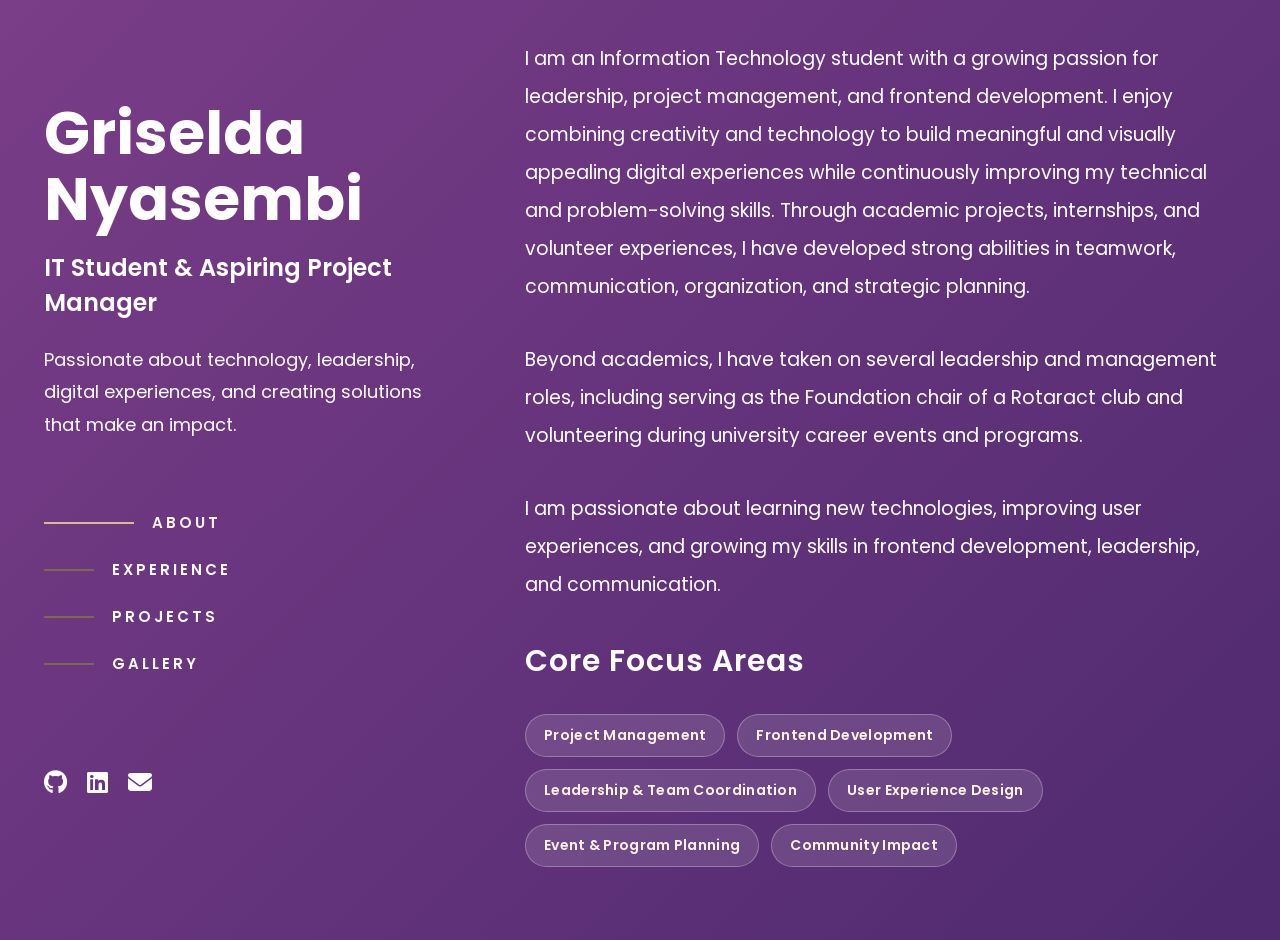
==== commit 75f7740a: "Final upload" ====
--- a/index.html
+++ b/index.html
@@ -19,9 +19,10 @@
     <!-- CSS FILE -->
     <link rel="stylesheet" href="style.css">
 
+
 </head>
 
-<body>
+<body class="portfolio-layout">
 
     <div class="container">
 
@@ -103,18 +104,20 @@
             <section id="about" class="active">
 
                 <p>
-                    I am an Information Technology student with
-                    interests in project management, product
-                    management, digital marketing, and frontend
-                    development. I enjoy combining creativity and
-                    technology to build meaningful and visually
-                    appealing digital experiences.
+                    I am an Information Technology student with a 
+                    growing passion for leadership, project management, 
+                    and frontend development. I enjoy combining creativity 
+                    and technology to build meaningful and visually appealing
+                    digital experiences while continuously improving my 
+                    technical and problem-solving skills. Through academic projects,
+                    internships, and volunteer experiences, I have developed strong 
+                    abilities in teamwork, communication, organization, and strategic planning.
                 </p>
 
                 <p>
                     Beyond academics, I have taken on several
                     leadership and management roles, including
-                    serving as the foundational chair of a
+                    serving as the Foundation chair of a
                     Rotaract club and volunteering during
                     university career events and programs.
                 </p>
@@ -125,6 +128,20 @@
                     in frontend development, leadership, and
                     communication.
                 </p>
+
+                <div class="about-extra">
+
+                    <h3 class="about-subtitle">Core Focus Areas</h3>
+                    <ul class="about-skills" aria-label="Skills and interests">
+                        <li>Project Management</li>
+                        <li>Frontend Development</li>
+                        <li>Leadership &amp; Team Coordination</li>
+                        <li>User Experience Design</li>
+                        <li>Event &amp; Program Planning</li>
+                        <li>Community Impact</li>
+                    </ul>
+
+                </div>
 
             </section>
 
@@ -155,7 +172,6 @@
                             daily schedules, and cost estimation. I also completed a data entry project that involved compiling Abuja hotel information such as contact details, pricing, and booking links to support client decision-making and travel planning.
                         </p>
                         <p class="exp-link-wrap">
-                            <!-- Replace href below with your file URL if you host the pack elsewhere (PDF, Drive, etc.) -->
                             <a class="exp-link" href="https://docs.google.com/presentation/d/1ku6h35uaoKrl8G4nG8pVa6wNZAKoRnZtrggmCrQZAQA/edit?usp=sharing"
                             >View Travel Itinerary Pack</a>
                         </p>
@@ -337,15 +353,17 @@
             let sectionSwitchTimer = null;
             const FADE_OUT_MS = 450;
             const PAUSE_MS = 120;
-            const FADE_IN_MS = 550;
+            const SECTION_PAUSE_MS = 400;
+
+            function usesPacedTransition(id) {
+                return id === 'experience' || id === 'projects';
+            }
 
             function setLayoutMode(id) {
-                document.body.classList.toggle('gallery-view', id === 'gallery');
-                document.body.classList.toggle(
-                    'portfolio-layout',
-                    id === 'about' || id === 'experience' || id === 'projects'
-                );
-                document.body.classList.toggle('about-view', id === 'about');
+                const isGallery = id === 'gallery';
+                const isPortfolio = id === 'about' || id === 'experience' || id === 'projects';
+                document.body.classList.toggle('gallery-view', isGallery);
+                document.body.classList.toggle('portfolio-layout', isPortfolio);
             }
 
             function scrollToSection(id) {
@@ -356,14 +374,6 @@
                     requestAnimationFrame(updateProjectsCarousel);
                 }
 
-                if (id === 'about') {
-                    window.scrollTo({ top: 0, behavior: 'auto' });
-                    if (rightSection) {
-                        rightSection.scrollTop = 0;
-                    }
-                    return;
-                }
-
                 if (id === 'gallery') {
                     window.scrollTo({ top: 0, behavior: 'smooth' });
                     return;
@@ -375,16 +385,25 @@
                 }
             }
 
-            function activateSection(id) {
+            function activateSection(id, animateIn) {
                 const section = document.getElementById(id);
                 if (!section) return;
 
                 sections.forEach(function(s) {
-                    s.classList.remove('active', 'is-leaving');
+                    s.classList.remove('active', 'is-leaving', 'section-enter');
                 });
 
                 section.classList.add('active');
                 setLayoutMode(id);
+
+                if (animateIn) {
+                    section.classList.add('section-enter');
+                    requestAnimationFrame(function() {
+                        requestAnimationFrame(function() {
+                            section.classList.remove('section-enter');
+                        });
+                    });
+                }
 
                 navLinks.forEach(function(link) {
                     link.classList.toggle('nav-active', link.getAttribute('href').slice(1) === id);
@@ -407,15 +426,36 @@
                     clearTimeout(sectionSwitchTimer);
                 }
 
+                setLayoutMode(id);
+
                 navLinks.forEach(function(link) {
                     link.classList.toggle('nav-active', clickedLink ? link === clickedLink : link.getAttribute('href').slice(1) === id);
                 });
+
+                const samePortfolioGroup =
+                    currentSection &&
+                    nextSection &&
+                    currentSection.id !== 'gallery' &&
+                    id !== 'gallery';
+
+                if (samePortfolioGroup && id === 'about') {
+                    if (currentSection) {
+                        currentSection.classList.remove('active', 'is-leaving');
+                    }
+                    activateSection(id, false);
+                    return;
+                }
 
                 if (currentSection) {
                     currentSection.classList.remove('active');
                     currentSection.classList.add('is-leaving');
-                    document.body.classList.remove('gallery-view', 'portfolio-layout', 'about-view');
-                }
+                }
+
+                if (rightSection) {
+                    rightSection.scrollTop = 0;
+                }
+
+                const pauseBeforeShow = usesPacedTransition(id) ? SECTION_PAUSE_MS : PAUSE_MS;
 
                 sectionSwitchTimer = setTimeout(function() {
                     if (currentSection) {
@@ -423,8 +463,8 @@
                     }
 
                     sectionSwitchTimer = setTimeout(function() {
-                        activateSection(id);
-                    }, PAUSE_MS);
+                        activateSection(id, usesPacedTransition(id));
+                    }, pauseBeforeShow);
                 }, FADE_OUT_MS);
             }
 
--- a/style.css
+++ b/style.css
@@ -8,6 +8,17 @@
     margin: 0;
     padding: 0;
     box-sizing: border-box;
+}
+
+html{
+    -webkit-text-size-adjust: 100%;
+    scroll-behavior: smooth;
+}
+
+img,
+video{
+    max-width: 100%;
+    height: auto;
 }
 
 
@@ -53,24 +64,16 @@
     justify-content: space-between;
     align-items: flex-start;
     min-height: 100vh;
-
+    width: 100%;
+    max-width: 100%;
     padding: 120px 80px 60px;
     gap: 80px;
-}
-
-
-
-/* LEFT SECTION */
-.left-section{
-    width: 40%;
-
-    position: sticky;
-    top: 80px;
-
-    height: fit-content;
-}
-
-/* ABOUT, EXPERIENCE, PROJECTS — fixed left panel */
+    min-width: 0;
+}
+
+
+
+/* LEFT SECTION — fixed sidebar (About / Experience / Projects) */
 body.portfolio-layout{
     overflow: hidden;
 }
@@ -84,11 +87,11 @@
 }
 
 body.portfolio-layout .left-section{
+    width: 36%;
+    max-width: 400px;
     position: fixed;
     left: 44px;
     top: 0;
-    width: 36%;
-    max-width: 400px;
     height: 100vh;
     display: flex;
     flex-direction: column;
@@ -108,37 +111,13 @@
     scroll-margin-top: 0;
 }
 
-/* ABOUT — no page scroll, content fits on screen */
-body.about-view .right-section{
-    overflow: hidden;
-    display: flex;
-    align-items: center;
-}
-
-body.about-view #about.active{
-    margin-bottom: 0;
-    width: 100%;
-}
-
-body.about-view #about p{
-    font-size: 17px;
-    line-height: 1.65;
-    margin-bottom: 22px;
-}
-
-body.about-view .intro h1{
-    font-size: 52px;
-}
-
-body.about-view .side-nav{
-    margin-top: 44px;
-}
-
-body.about-view .social-icons{
-    margin-top: 44px;
-}
-
-
+/* Fallback when JS has not run (rare) */
+.left-section{
+    width: 40%;
+    position: sticky;
+    top: 80px;
+    height: fit-content;
+}
 
 /* NAME */
 .intro h1{
@@ -271,6 +250,7 @@
     justify-content: flex-start;
     min-height: calc(100vh - 120px);
     scroll-margin-top: 100px;
+    min-width: 0;
 }
 
 
@@ -287,6 +267,32 @@
     will-change: opacity, transform;
 }
 
+/* Pointer cursor — About, Experience, Projects, Gallery */
+.right-section #about,
+.right-section #experience,
+.right-section #projects,
+.right-section #gallery{
+    cursor: pointer;
+}
+
+.right-section #about a,
+.right-section #experience a,
+.right-section #projects a,
+.right-section #gallery a,
+.right-section #projects button,
+.right-section #gallery button,
+.side-nav a,
+.social-icons a,
+.gallery-back,
+.about-skills li,
+.exp-link{
+    cursor: pointer;
+}
+
+.right-section #projects .project-arrow:disabled{
+    cursor: not-allowed;
+}
+
 .right-section section.active,
 .right-section section.is-leaving{
     display: block;
@@ -295,6 +301,11 @@
 .right-section section.active{
     opacity: 1;
     transform: translateY(0);
+}
+
+.right-section section.active.section-enter{
+    opacity: 0;
+    transform: translateY(18px);
 }
 
 .right-section section.is-leaving{
@@ -314,6 +325,54 @@
     margin-bottom: 35px;
 
     color: #ffffff;
+}
+
+/* ABOUT — extra content below intro */
+.about-extra{
+    margin-top: 16px;
+    max-width: 680px;
+}
+
+.about-subtitle{
+    font-size: 22px;
+    font-weight: 600;
+    color: #ffffff;
+    letter-spacing: 1px;
+    margin-bottom: 20px;
+    margin-top: 48px;
+}
+
+.about-subtitle:first-child{
+    margin-top: 12px;
+}
+
+.about-skills{
+    list-style: none;
+    display: flex;
+    flex-wrap: wrap;
+    gap: 12px;
+    padding: 0;
+    margin: 0 0 8px;
+}
+
+.about-skills li{
+    font-size: 14px;
+    font-weight: 600;
+    letter-spacing: 0.3px;
+    color: #fff4e8;
+    background: rgba(255, 255, 255, 0.12);
+    border: 1px solid rgba(255, 255, 255, 0.28);
+    border-radius: 999px;
+    padding: 10px 18px;
+    backdrop-filter: blur(8px);
+    -webkit-backdrop-filter: blur(8px);
+    transition: border-color 0.3s ease, background 0.3s ease, transform 0.3s ease;
+}
+
+.about-skills li:hover{
+    background: rgba(255, 255, 255, 0.18);
+    border-color: rgba(221, 184, 146, 0.65);
+    transform: translateY(-2px);
 }
 
 /* PROJECTS */
@@ -867,16 +926,6 @@
     border-color: rgba(221, 184, 146, 0.45);
 }
 
-@media(max-width: 1100px){
-    .itinerary-page{
-        padding: 40px 28px 60px;
-    }
-
-    .itinerary-header h1{
-        font-size: 32px;
-    }
-}
-
 #experience .exp-date{
     font-size: 13px;
     color: rgba(255, 255, 255, 0.8);
@@ -912,113 +961,441 @@
     font-weight: 600;
 }
 
-/* RESPONSIVE DESIGN */
-@media(max-width: 1100px){
+/* ——— RESPONSIVE: large desktop ——— */
+@media (min-width: 1400px){
+    body.portfolio-layout .left-section{
+        max-width: 420px;
+    }
+
+    .experience-card,
+    .about-extra,
+    .projects-carousel,
+    .project-feature,
+    #projects .project-title,
+    #projects .project-controls{
+        max-width: 720px;
+    }
+}
+
+/* ——— RESPONSIVE: tablet landscape (fixed sidebar, tighter) ——— */
+@media (max-width: 1199px) and (min-width: 901px){
+    body.portfolio-layout .container{
+        padding: 36px 40px 36px 28px;
+    }
+
+    body.portfolio-layout .left-section{
+        left: 28px;
+        width: 34%;
+        max-width: 340px;
+        padding: 20px 0;
+    }
+
+    body.portfolio-layout .right-section{
+        margin-left: calc(34% + 36px);
+        width: calc(66% - 36px);
+    }
+
+    .intro h1{
+        font-size: 48px;
+    }
+
+    .intro p{
+        max-width: 100%;
+        font-size: 17px;
+    }
+
+    .side-nav{
+        margin-top: 48px;
+        gap: 20px;
+    }
+
+    .social-icons{
+        margin-top: 56px;
+    }
+
+    .right-section p{
+        font-size: 18px;
+    }
+
+    .gallery-videos-row-three,
+    .gallery-videos-row-second{
+        grid-template-columns: repeat(2, 1fr);
+    }
+
+    .gallery-photos{
+        column-gap: 24px;
+        padding: 0 8px;
+    }
+}
+
+/* ——— RESPONSIVE: tablet portrait & below (stacked layout) ——— */
+@media (max-width: 900px){
+    body{
+        overflow-x: hidden;
+    }
 
     .container{
         flex-direction: column;
-
-        padding: 50px 40px;
-        gap: 70px;
-    }
-
+        padding: 40px 32px 48px;
+        gap: 40px;
+    }
 
     .left-section,
     .right-section{
         width: 100%;
-    }
-
+        max-width: 100%;
+    }
 
     .left-section{
         position: static;
+    }
+
+    body.portfolio-layout{
+        overflow-x: hidden;
+        overflow-y: auto;
+    }
+
+    body.portfolio-layout .container{
+        flex-direction: column;
+        max-height: none;
+        min-height: auto;
+        padding: 32px 28px 48px;
+        gap: 36px;
+        padding-left: max(28px, env(safe-area-inset-left));
+        padding-right: max(28px, env(safe-area-inset-right));
+    }
+
+    body.portfolio-layout .left-section{
+        position: sticky;
+        top: 0;
+        left: auto;
+        width: 100%;
+        max-width: none;
         height: auto;
-        max-width: none;
-    }
-
-    body.portfolio-layout .container{
-        max-height: none;
-        overflow: visible;
-        padding: 50px 40px;
-        gap: 70px;
-    }
-
-    body.portfolio-layout .left-section{
-        position: static;
-        width: 100%;
-        height: auto;
-        padding: 0;
+        padding: 16px 0 20px;
+        z-index: 200;
+        background: linear-gradient(
+            180deg,
+            rgba(124, 61, 141, 0.97) 0%,
+            rgba(124, 61, 141, 0.92) 85%,
+            rgba(124, 61, 141, 0) 100%
+        );
+        backdrop-filter: blur(8px);
+        -webkit-backdrop-filter: blur(8px);
     }
 
     body.portfolio-layout .right-section{
         margin-left: 0;
         width: 100%;
+        min-height: auto;
         max-height: none;
         overflow: visible;
     }
 
-    body.about-view .right-section{
-        overflow: visible;
-        display: block;
-    }
-
-
     .intro h1{
-        font-size: 52px;
-    }
-
+        font-size: 42px;
+    }
 
     .intro h2{
-        font-size: 24px;
-    }
-
+        font-size: 20px;
+        margin-top: 12px;
+    }
 
     .intro p{
+        font-size: 16px;
+        margin-top: 16px;
+        max-width: 100%;
+    }
+
+    .side-nav{
+        flex-direction: row;
+        flex-wrap: wrap;
+        gap: 12px 20px;
+        margin-top: 28px;
+    }
+
+    .side-nav a{
+        font-size: 12px;
+        letter-spacing: 2px;
+        gap: 10px;
+    }
+
+    .line{
+        width: 28px;
+    }
+
+    .side-nav a:hover .line,
+    .side-nav a.nav-active .line{
+        width: 40px;
+    }
+
+    .social-icons{
+        margin-top: 24px;
+        gap: 16px;
+    }
+
+    .social-icons a{
+        font-size: 22px;
+        min-width: 44px;
+        min-height: 44px;
+        display: flex;
+        align-items: center;
+        justify-content: center;
+    }
+
+    .right-section{
+        min-height: auto;
+        scroll-margin-top: 0;
+    }
+
+    .right-section section{
+        margin-bottom: 64px;
+    }
+
+    .right-section p{
+        font-size: 17px;
+        line-height: 1.85;
+        margin-bottom: 28px;
+    }
+
+    .right-section h3{
+        font-size: 26px;
+        margin-bottom: 24px;
+    }
+
+    .experience-card,
+    .about-extra,
+    .projects-carousel,
+    .project-feature,
+    #projects .project-title,
+    #projects .project-controls,
+    .project-image{
+        max-width: 100%;
+    }
+
+    .about-subtitle{
+        font-size: 20px;
+        margin-top: 36px;
+    }
+
+    .experience-card{
+        padding: 20px 22px;
+    }
+
+    .experience-list{
+        gap: 28px;
+    }
+
+    #projects .project-controls{
+        top: 12px;
+        gap: 14px;
+        margin-bottom: 20px;
+    }
+
+    .project-arrow{
+        width: 44px;
+        height: 44px;
+        font-size: 20px;
+    }
+
+    body.gallery-view{
+        overflow-x: hidden;
+    }
+
+    body.gallery-view .container{
+        padding: 28px 24px 48px;
+        padding-left: max(24px, env(safe-area-inset-left));
+        padding-right: max(24px, env(safe-area-inset-right));
+    }
+
+    .gallery-section-title{
         font-size: 18px;
-    }
-
-
-    .right-section p{
-        font-size: 18px;
-    }
-
-
-    .social-icons{
-        margin-top: 70px;
-    }
-
-    .experience-card{
-        max-width: 100%;
-        padding: 20px 22px;
-    }
-
-    .experience-list{
-        gap: 36px;
-    }
-
-    body.gallery-view .container{
-        padding: 32px 24px 48px;
-    }
-
-    .gallery-videos-row-three{
-        grid-template-columns: 1fr;
-    }
-
+        margin-bottom: 20px;
+    }
+
+    .gallery-section-title:not(:first-of-type){
+        margin-top: 36px;
+    }
+
+    .gallery-videos-row-three,
     .gallery-videos-row-second{
         grid-template-columns: 1fr;
-        gap: 28px;
+        gap: 24px;
+    }
+
+    .gallery-videos-row-second .gallery-video-vertical video,
+    .gallery-video-vertical video{
+        max-height: 55vh;
     }
 
     .gallery-photos{
         grid-template-columns: 1fr;
-        row-gap: 28px;
+        row-gap: 24px;
         padding: 0;
     }
 
     .gallery-photos-col{
-        align-items: center !important;
-        max-width: 100%;
+        align-items: stretch !important;
         min-height: auto;
     }
 
-
+    .gallery-photos-col .gallery-photo:last-child{
+        margin-top: 0;
+    }
+
+    .gallery-media{
+        width: 100%;
+    }
+
+    .itinerary-page{
+        padding: 40px 28px 60px;
+    }
+
+    .itinerary-header h1{
+        font-size: 32px;
+    }
+}
+
+/* ——— RESPONSIVE: mobile ——— */
+@media (max-width: 600px){
+    .container{
+        padding: 24px 18px 40px;
+        gap: 28px;
+    }
+
+    body.portfolio-layout .container{
+        padding: 20px 16px 40px;
+        gap: 24px;
+        padding-left: max(16px, env(safe-area-inset-left));
+        padding-right: max(16px, env(safe-area-inset-right));
+        padding-top: max(20px, env(safe-area-inset-top));
+    }
+
+    body.portfolio-layout .left-section{
+        padding: 12px 0 16px;
+    }
+
+    .intro h1{
+        font-size: 32px;
+        line-height: 1.15;
+    }
+
+    .intro h2{
+        font-size: 17px;
+    }
+
+    .intro p{
+        font-size: 15px;
+        line-height: 1.7;
+    }
+
+    .side-nav{
+        gap: 10px 14px;
+        margin-top: 20px;
+    }
+
+    .side-nav a{
+        font-size: 11px;
+        letter-spacing: 1.5px;
+    }
+
+    .line{
+        width: 22px;
+    }
+
+    .social-icons{
+        margin-top: 18px;
+    }
+
+    .right-section p{
+        font-size: 16px;
+        line-height: 1.75;
+        margin-bottom: 22px;
+    }
+
+    .right-section h3{
+        font-size: 22px;
+    }
+
+    .about-skills li{
+        font-size: 13px;
+        padding: 8px 14px;
+    }
+
+    .experience-card h4{
+        font-size: 17px;
+    }
+
+    .experience-card .exp-text{
+        font-size: 15px;
+    }
+
+    #projects .project-title{
+        font-size: 20px;
+        margin-bottom: 20px;
+    }
+
+    .project-feature-text{
+        font-size: 15px;
+    }
+
+    .project-indicator{
+        font-size: 12px;
+    }
+
+    .card h4{
+        font-size: 19px;
+    }
+
+    body.gallery-view .container{
+        padding: 20px 14px 36px;
+    }
+
+    .gallery-back{
+        font-size: 15px;
+        margin-bottom: 24px;
+    }
+
+    .gallery-section-title{
+        font-size: 16px;
+        letter-spacing: 1.5px;
+    }
+
+    .gallery-videos{
+        gap: 24px;
+    }
+
+    .gallery-videos-row-second .gallery-video-vertical video,
+    .gallery-video-vertical video{
+        max-height: 45vh;
+    }
+
+    .gallery-media figcaption{
+        font-size: 12px;
+        padding: 10px 12px;
+    }
+
+    .itinerary-page{
+        padding: 28px 16px 48px;
+    }
+
+    .itinerary-header h1{
+        font-size: 26px;
+    }
+
+    .itinerary-panel{
+        padding: 24px 20px;
+    }
+}
+
+/* ——— RESPONSIVE: small phones ——— */
+@media (max-width: 380px){
+    .intro h1{
+        font-size: 28px;
+    }
+
+    .side-nav a{
+        font-size: 10px;
+        letter-spacing: 1px;
+    }
 }
